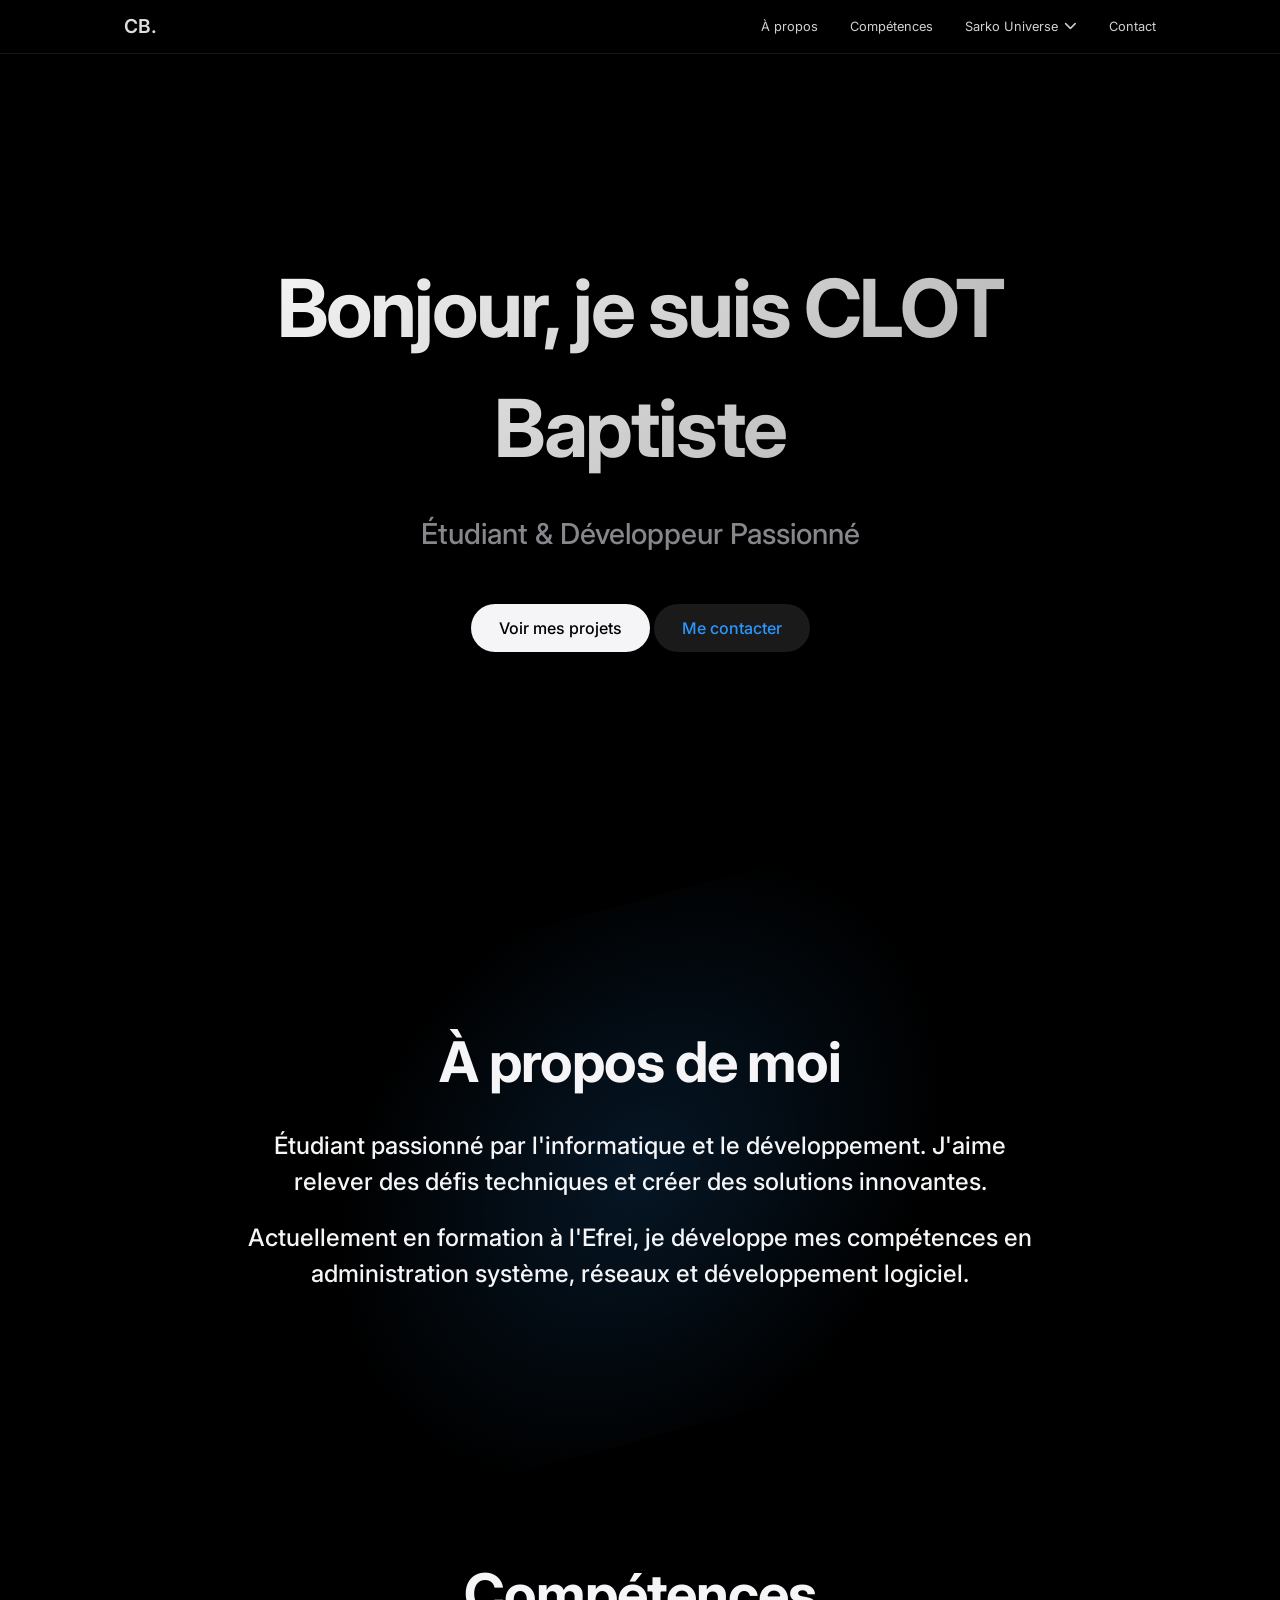
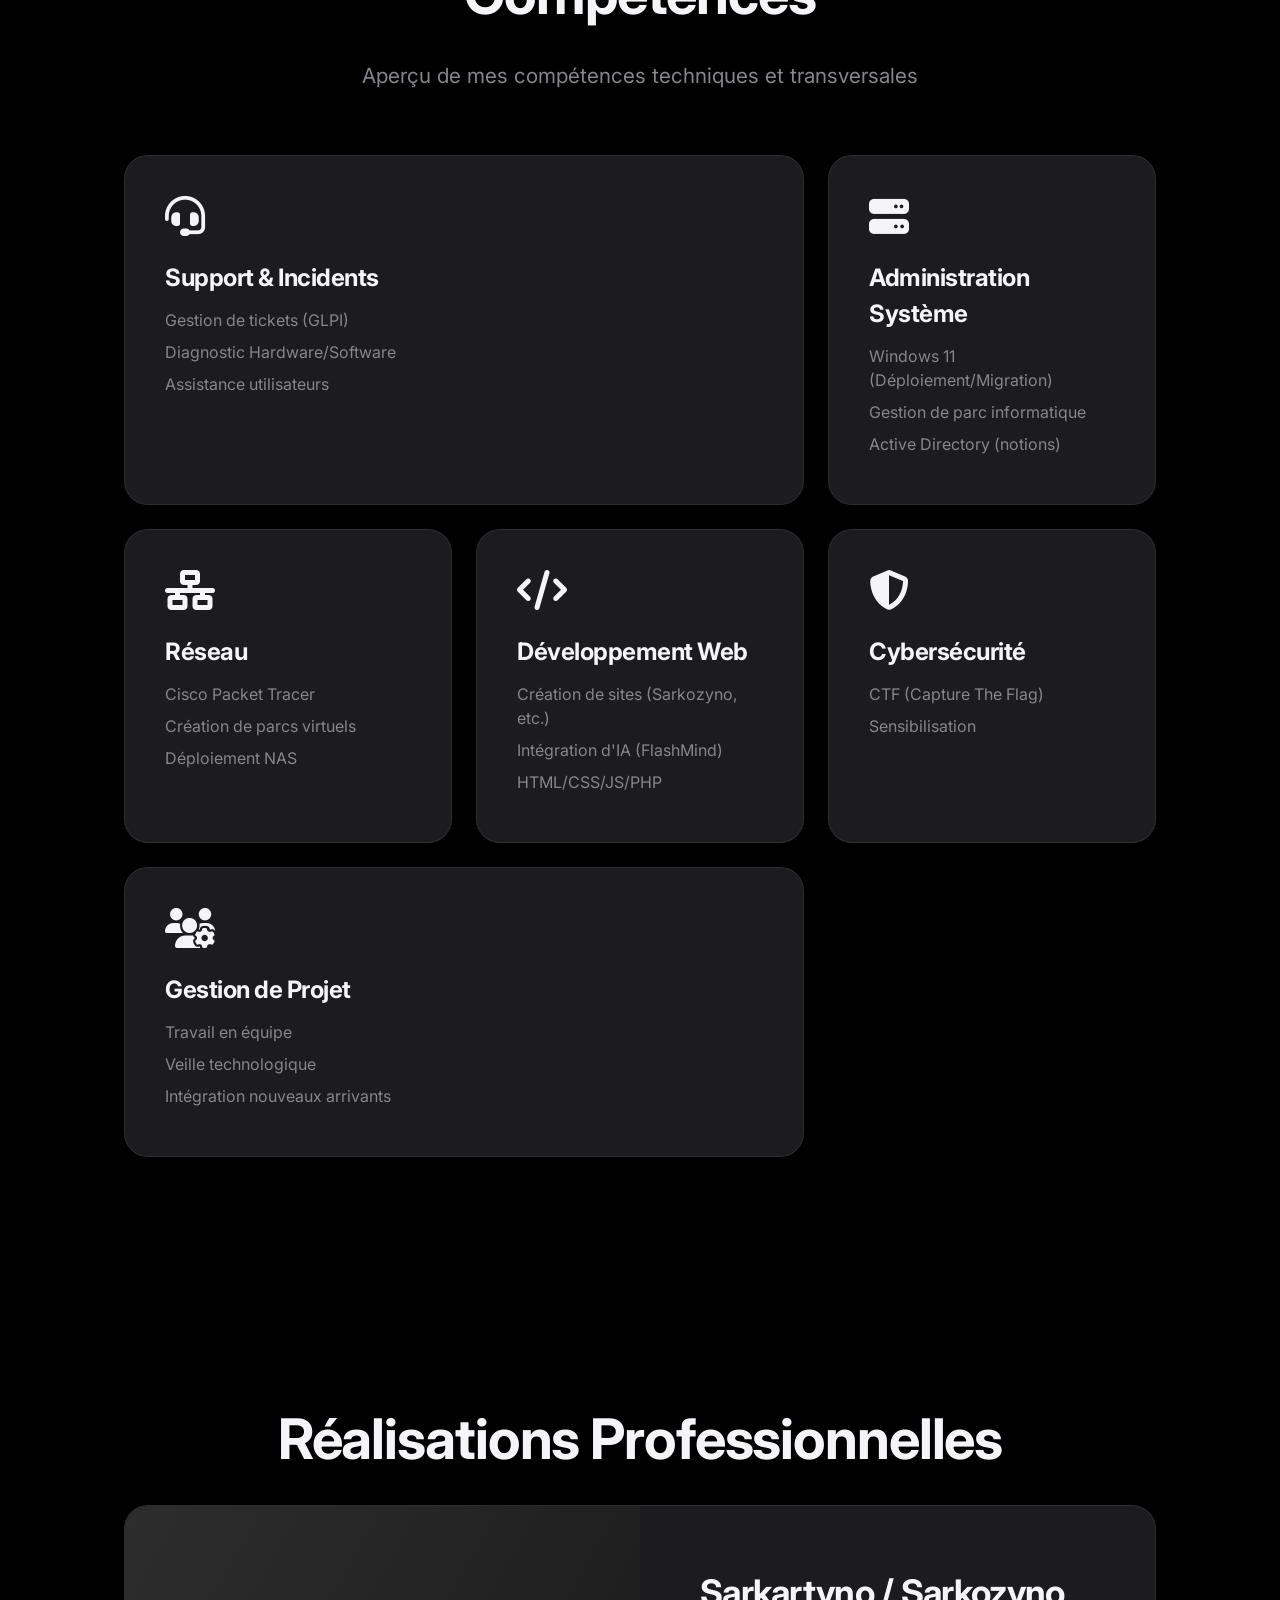
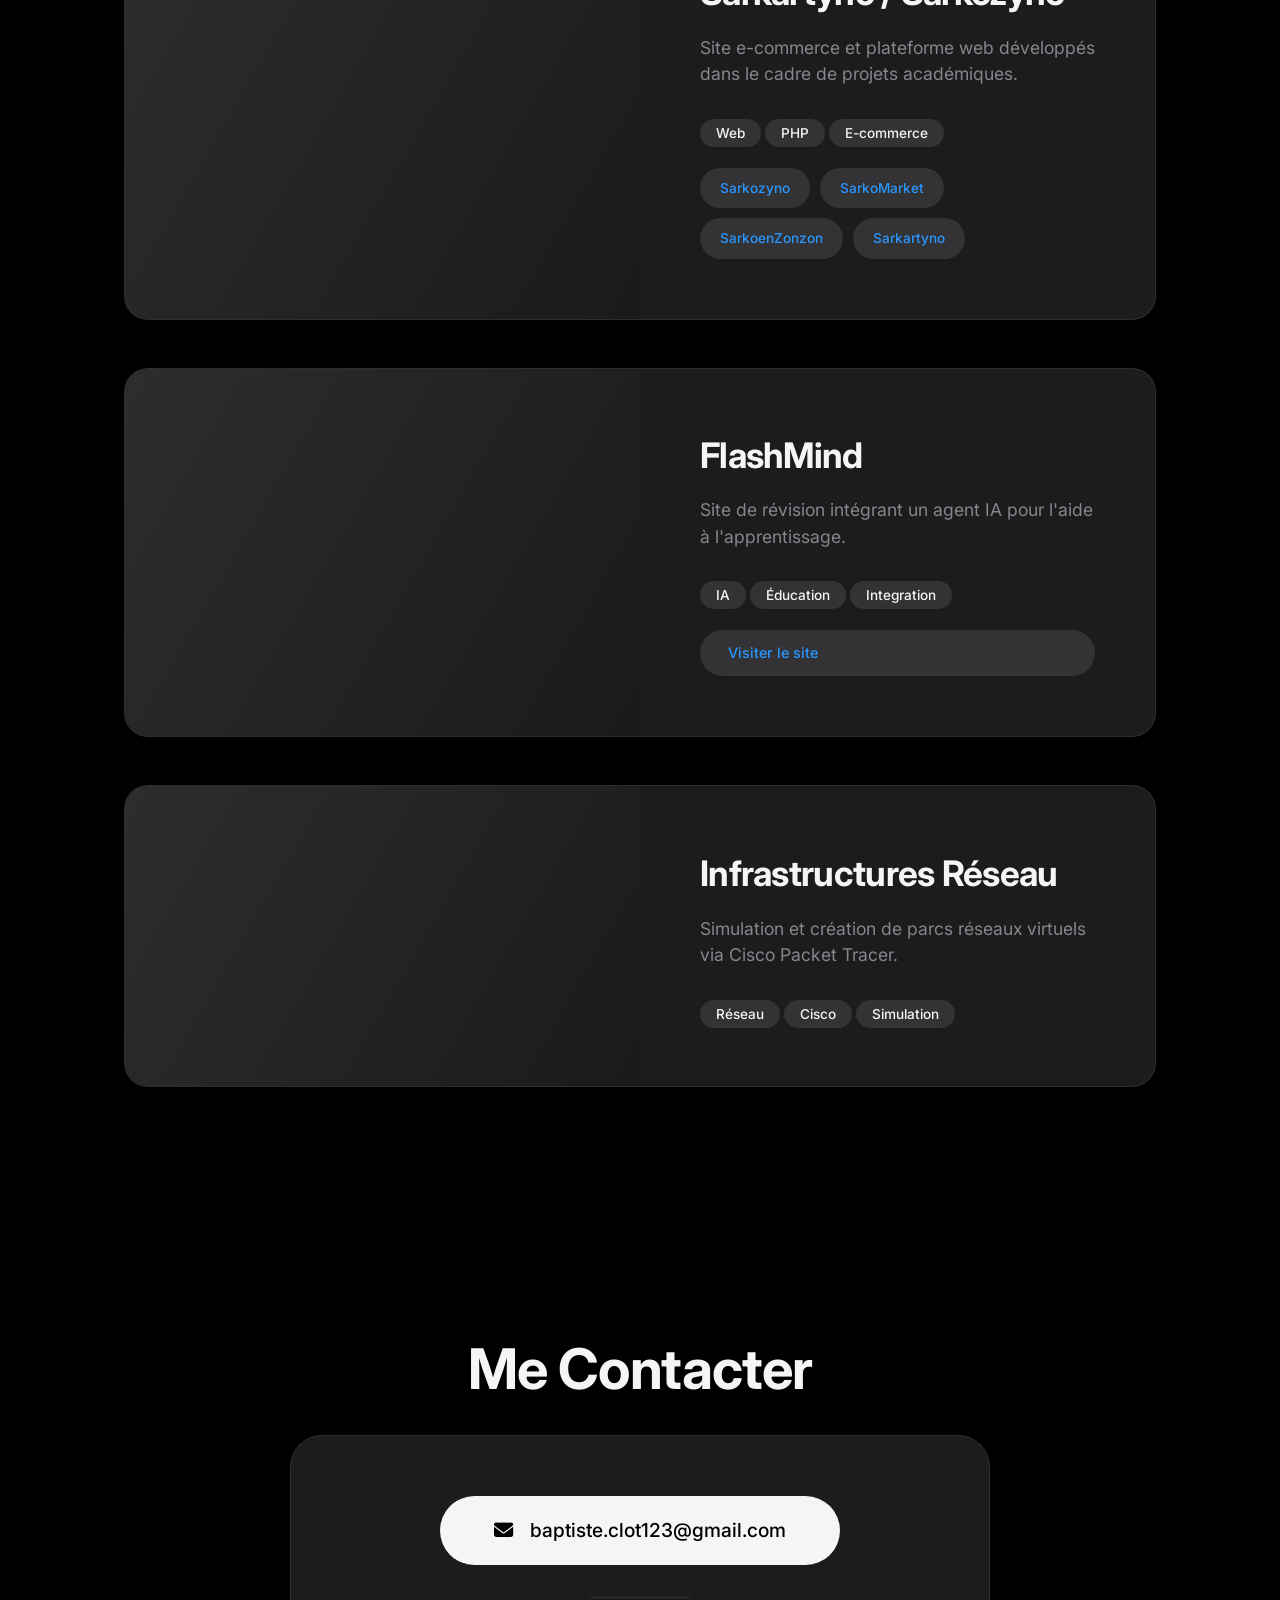
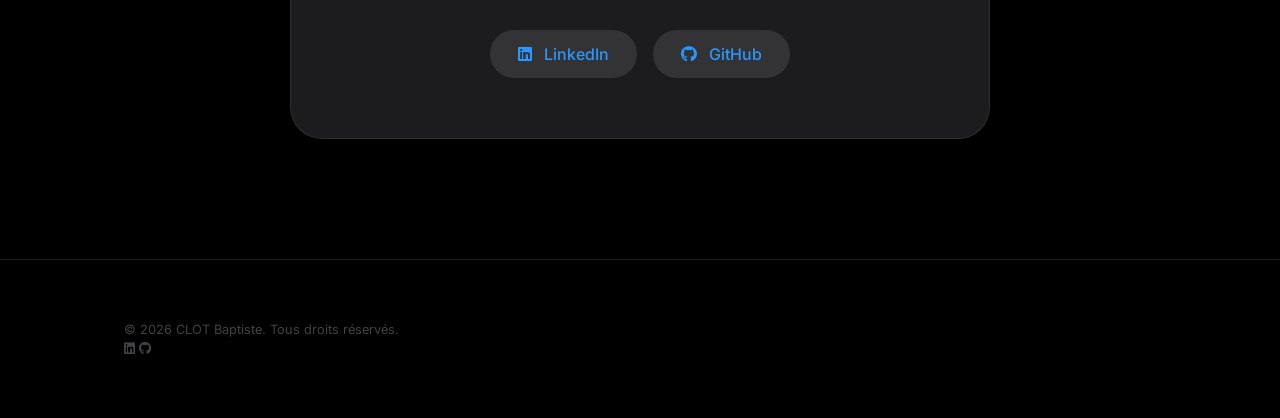
==== index.html @ f8d74ab6 "Initial Deploy: Portfolio Apple Style vFinal" ====
<!DOCTYPE html>
<html lang="fr">

<head>
    <meta charset="UTF-8">
    <meta name="viewport" content="width=device-width, initial-scale=1.0">
    <title>Portfolio - CLOT Baptiste</title>
    <meta name="description" content="Portfolio de CLOT Baptiste - Étudiant et Développeur">
    <link rel="preconnect" href="https://fonts.googleapis.com">
    <link rel="preconnect" href="https://fonts.gstatic.com" crossorigin>
    <link href="https://fonts.googleapis.com/css2?family=Inter:wght@400;500;600;700;800&display=swap" rel="stylesheet">
    <link rel="stylesheet" href="assets/css/style.css">
    <link rel="stylesheet" href="assets/css/animation.css">
    <!-- FontAwesome pour les icônes -->
    <link rel="stylesheet" href="https://cdnjs.cloudflare.com/ajax/libs/font-awesome/6.4.0/css/all.min.css">
</head>

<body>
    <!-- Navigation -->
    <nav class="navbar">
        <div class="container">
            <a href="#" class="logo">CB.</a>
            <ul class="nav-links">
                <li><a href="#about">À propos</a></li>
                <li><a href="#skills">Compétences</a></li>
                <li class="dropdown-container">
                    <a href="#projects" class="dropdown-trigger">
                        Sarko Universe <i class="fa-solid fa-chevron-down"></i>
                    </a>
                    <ul class="dropdown-menu">
                        <li><a href="https://sarkozyno-fortune.fr/" target="_blank" class="dropdown-item">Sarkozyno</a>
                        </li>
                        <li><a href="#" class="dropdown-item">SarkoMarket</a></li>
                        <li><a href="#" class="dropdown-item">SarkoenZonzon</a></li>
                        <li><a href="#" class="dropdown-item">Sarkartyno</a></li>
                    </ul>
                </li>
                <li><a href="#contact">Contact</a></li>
            </ul>
            <div class="burger">
                <div class="line1"></div>
                <div class="line2"></div>
                <div class="line3"></div>
            </div>
        </div>
    </nav>

    <!-- Hero Section -->
    <header class="hero">
        <div class="container hero-content">
            <h1 class="hero-title">Bonjour, je suis <span class="highlight">CLOT Baptiste</span></h1>
            <p class="hero-subtitle">Étudiant & Développeur Passionné</p>
            <div class="hero-cta">
                <a href="#projects" class="btn btn-primary">Voir mes projets</a>
                <a href="#contact" class="btn btn-secondary">Me contacter</a>
            </div>
        </div>
    </header>

    <!-- About Section -->
    <section id="about" class="section">
        <div class="container">
            <h2 class="section-title">À propos de moi</h2>
            <div class="about-content">
                <div class="about-text">
                    <p>Étudiant passionné par l'informatique et le développement. J'aime relever des défis techniques et
                        créer des solutions innovantes.</p>
                    <p>Actuellement en formation à l'Efrei, je développe mes compétences en administration système,
                        réseaux et développement logiciel.</p>
                </div>
            </div>
        </div>
    </section>

    <!-- Skills Section -->
    <section id="skills" class="section bg-alt">
        <div class="container">
            <h2 class="section-title">Compétences</h2>
            <p class="section-subtitle">Aperçu de mes compétences techniques et transversales</p>

            <!-- Grid de compétences (Squelette à remplir avec le détail de l'image) -->
            <div class="skills-grid">
                <!-- Catégorie: Support & Maintenance -->
                <div class="skill-card">
                    <i class="fa-solid fa-headset"></i>
                    <h3>Support & Incidents</h3>
                    <ul>
                        <li>Gestion de tickets (GLPI)</li>
                        <li>Diagnostic Hardware/Software</li>
                        <li>Assistance utilisateurs</li>
                    </ul>
                </div>

                <!-- Catégorie: Administration Système -->
                <div class="skill-card">
                    <i class="fa-solid fa-server"></i>
                    <h3>Administration Système</h3>
                    <ul>
                        <li>Windows 11 (Déploiement/Migration)</li>
                        <li>Gestion de parc informatique</li>
                        <li>Active Directory (notions)</li>
                    </ul>
                </div>

                <!-- Catégorie: Réseau -->
                <div class="skill-card">
                    <i class="fa-solid fa-network-wired"></i>
                    <h3>Réseau</h3>
                    <ul>
                        <li>Cisco Packet Tracer</li>
                        <li>Création de parcs virtuels</li>
                        <li>Déploiement NAS</li>
                    </ul>
                </div>

                <!-- Catégorie: Développement Web -->
                <div class="skill-card">
                    <i class="fa-solid fa-code"></i>
                    <h3>Développement Web</h3>
                    <ul>
                        <li>Création de sites (Sarkozyno, etc.)</li>
                        <li>Intégration d'IA (FlashMind)</li>
                        <li>HTML/CSS/JS/PHP</li>
                    </ul>
                </div>

                <!-- Catégorie: Cybersécurité -->
                <div class="skill-card">
                    <i class="fa-solid fa-shield-halved"></i>
                    <h3>Cybersécurité</h3>
                    <ul>
                        <li>CTF (Capture The Flag)</li>
                        <li>Sensibilisation</li>
                    </ul>
                </div>

                <!-- Catégorie: Transverse -->
                <div class="skill-card">
                    <i class="fa-solid fa-users-gear"></i>
                    <h3>Gestion de Projet</h3>
                    <ul>
                        <li>Travail en équipe</li>
                        <li>Veille technologique</li>
                        <li>Intégration nouveaux arrivants</li>
                    </ul>
                </div>
            </div>
        </div>
    </section>

    <!-- Projects Section -->
    <section id="projects" class="section">
        <div class="container">
            <h2 class="section-title">Réalisations Professionnelles</h2>
            <div class="projects-grid">
                <!-- Projet 1 -->
                <article class="project-card">
                    <div class="project-image placeholder-img"></div>
                    <div class="project-info">
                        <h3>Sarkartyno / Sarkozyno</h3>
                        <p>Site e-commerce et plateforme web développés dans le cadre de projets académiques.</p>
                        <div class="tags">
                            <span>Web</span>
                            <span>PHP</span>
                            <span>E-commerce</span>
                        </div>
                        <div class="project-links" style="margin-top: 24px; display: flex; flex-wrap: wrap; gap: 10px;">
                            <a href="https://sarkozyno-fortune.fr/" target="_blank" class="btn btn-secondary"
                                style="font-size: 0.85rem; padding: 10px 20px;">Sarkozyno</a>
                            <a href="#" class="btn btn-secondary"
                                style="font-size: 0.85rem; padding: 10px 20px;">SarkoMarket</a>
                            <a href="#" class="btn btn-secondary"
                                style="font-size: 0.85rem; padding: 10px 20px;">SarkoenZonzon</a>
                            <a href="#" class="btn btn-secondary"
                                style="font-size: 0.85rem; padding: 10px 20px;">Sarkartyno</a>
                        </div>
                    </div>
                </article>

                <!-- Projet 2 -->
                <article class="project-card">
                    <div class="project-image placeholder-img"></div>
                    <div class="project-info">
                        <h3>FlashMind</h3>
                        <p>Site de révision intégrant un agent IA pour l'aide à l'apprentissage.</p>
                        <div class="tags">
                            <span>IA</span>
                            <span>Éducation</span>
                            <span>Integration</span>
                        </div>
                        <br>
                        <a href="https://site-flash-card-b59c4.web.app/" target="_blank" class="btn btn-secondary"
                            style="margin-left:0; font-size:0.9rem;">Visiter le site</a>
                    </div>
                </article>

                <!-- Projet 3 -->
                <article class="project-card">
                    <div class="project-image placeholder-img"></div>
                    <div class="project-info">
                        <h3>Infrastructures Réseau</h3>
                        <p>Simulation et création de parcs réseaux virtuels via Cisco Packet Tracer.</p>
                        <div class="tags">
                            <span>Réseau</span>
                            <span>Cisco</span>
                            <span>Simulation</span>
                        </div>
                    </div>
                </article>
            </div>
        </div>
    </section>

    <!-- Contact Section -->
    <section id="contact" class="section bg-alt">
        <div class="container">
            <h2 class="section-title">Me Contacter</h2>
            <div class="contact-wrapper"
                style="text-align: center; display: flex; flex-direction: column; align-items: center; gap: 32px;">

                <!-- Email Button (Primary) -->
                <a href="mailto:baptiste.clot123@gmail.com" class="btn btn-primary"
                    style="font-size: 1.2rem; padding: 20px 40px; width: 100%; max-width: 400px;">
                    <i class="fa-solid fa-envelope" style="margin-right: 12px;"></i> baptiste.clot123@gmail.com
                </a>

                <!-- Separator -->
                <div style="height: 1px; width: 100px; background: rgba(255,255,255,0.1);"></div>

                <!-- Social Buttons (Secondary) -->
                <div class="social-row" style="display: flex; gap: 16px; flex-wrap: wrap; justify-content: center;">
                    <a href="https://fr.linkedin.com/in/bclot" target="_blank" class="btn btn-secondary">
                        <i class="fa-brands fa-linkedin" style="margin-right: 8px;"></i> LinkedIn
                    </a>
                    <a href="https://github.com/Caserne3" target="_blank" class="btn btn-secondary">
                        <i class="fa-brands fa-github" style="margin-right: 8px;"></i> GitHub
                    </a>
                </div>
            </div>
        </div>
    </section>

    <footer>
        <div class="container footer-content">
            <p>&copy; 2026 CLOT Baptiste. Tous droits réservés.</p>
            <div class="social-links">
                <a href="#"><i class="fa-brands fa-linkedin"></i></a>
                <a href="#"><i class="fa-brands fa-github"></i></a>
            </div>
        </div>
    </footer>

    <!-- Ambient Light Background -->
    <div class="ambient-light"></div>

    <script src="assets/js/script.js"></script>
</body>

</html>
---- assets/css/style.css ----
/* --- Variables & Apple Theme --- */
:root {
    --bg-color: #000000;
    --bg-card: #1c1c1e;
    --bg-card-hover: #2c2c2e;

    --text-primary: #f5f5f7;
    --text-secondary: #86868b;

    --accent-color: #2997ff;
    /* Apple Blue */
    --accent-hover: #007aff;

    --font-main: 'Inter', -apple-system, BlinkMacSystemFont, "Segoe UI", Roboto, Helvetica, Arial, sans-serif;

    --radius-l: 24px;
    --radius-m: 18px;
    --radius-s: 12px;

    --transition: all 0.4s cubic-bezier(0.25, 1, 0.5, 1);
    /* Authentic smooth ease */

    --navbar-height: 54px;
}

/* --- Reset & Global --- */
* {
    margin: 0;
    padding: 0;
    box-sizing: border-box;
}

html {
    scroll-behavior: smooth;
    font-size: 16px;
    background-color: var(--bg-color);
}

body {
    font-family: var(--font-main);
    background-color: transparent;
    color: var(--text-primary);
    line-height: 1.5;
    -webkit-font-smoothing: antialiased;
    overflow-x: hidden;
    position: relative;
    z-index: 1;
}

section,
header,
footer {
    position: relative;
    z-index: 2;
}

a {
    text-decoration: none;
    color: inherit;
    transition: var(--transition);
}

ul {
    list-style: none;
}

h1,
h2,
h3 {
    font-weight: 700;
    letter-spacing: -0.02em;
    letter-spacing: -0.02em;
    /* Tight Apple headings */
}

section {
    padding: 120px 0;
}

.container {
    max-width: 1080px;
    /* Narrower for focus */
    margin: 0 auto;
    padding: 0 24px;
}

/* --- Typography --- */
.section-title {
    font-size: 3.5rem;
    font-weight: 700;
    margin-bottom: 1.5rem;
    text-align: center;
    color: var(--text-primary);
}

.section-subtitle {
    text-align: center;
    color: var(--text-secondary);
    margin-bottom: 4rem;
    font-size: 1.3rem;
    max-width: 600px;
    margin-left: auto;
    margin-right: auto;
    font-weight: 400;
}

/* --- Buttons --- */
.btn {
    display: inline-block;
    padding: 12px 28px;
    border-radius: 980px;
    /* Full pill */
    font-weight: 500;
    font-size: 1rem;
    cursor: pointer;
    transition: var(--transition);
    border: none;
}

.btn-primary {
    background-color: var(--text-primary);
    color: #000;
}

.btn-primary:hover {
    background-color: #fff;
    transform: scale(1.02);
}

.btn-secondary {
    background-color: rgba(255, 255, 255, 0.1);
    color: var(--accent-color);
}

.btn-secondary:hover {
    background-color: rgba(255, 255, 255, 0.15);
}

/* --- Navbar --- */
.navbar {
    position: fixed;
    top: 0;
    width: 100%;
    height: var(--navbar-height);
    background: rgba(0, 0, 0, 0.7);
    /* Slightly transparent black */
    backdrop-filter: saturate(180%) blur(20px);
    -webkit-backdrop-filter: saturate(180%) blur(20px);
    z-index: 1000;
    display: flex;
    align-items: center;
    border-bottom: 1px solid rgba(255, 255, 255, 0.08);
    /* Subtle border */
}

.navbar .container {
    display: flex;
    justify-content: space-between;
    align-items: center;
    width: 100%;
}

.logo {
    font-size: 1.2rem;
    font-weight: 600;
    color: var(--text-primary);
    opacity: 0.9;
}

.nav-links {
    display: flex;
    gap: 32px;
}

.nav-links a {
    font-size: 0.8rem;
    /* Small Apple navbar font */
    color: #d1d1d1;
    font-weight: 400;
}

.nav-links a:hover {
    color: #fff;
}

.burger {
    display: none;
    cursor: pointer;
}

.burger div {
    width: 20px;
    height: 2px;
    background-color: var(--text-primary);
    margin: 4px;
    transition: var(--transition);
    border-radius: 2px;
}

/* --- Hero Section --- */
.hero {
    height: 100vh;
    display: flex;
    align-items: center;
    justify-content: center;
    text-align: center;
    background: transparent;
}

/* --- Ambient Light Section moved to animation.css --- */

/* --- Section Backgrounds Fix --- */
.bg-alt {
    background-color: transparent !important;
}

/* More translucent cards for better light visibility */
.skill-card,
.contact-wrapper,
.project-card {
    background: rgba(28, 28, 30, 0.5);
    /* Semi-transparent */
    backdrop-filter: blur(12px);
    /* Local blur is cheaper than full screen */
    border: 1px solid rgba(255, 255, 255, 0.08);
    /* Apple border */
}

.hero-title {
    font-size: 5rem;
    /* Massive */
    background: linear-gradient(135deg, #fff 0%, #a5a5a5 100%);
    background-clip: text;
    -webkit-background-clip: text;
    -webkit-text-fill-color: transparent;
    margin-bottom: 24px;
    letter-spacing: -0.03em;
}

.hero-subtitle {
    font-size: 1.8rem;
    color: var(--text-secondary);
    margin-bottom: 48px;
    font-weight: 500;
}

/* --- About Section --- */
.about-text p {
    font-size: 1.5rem;
    color: var(--text-primary);
    text-align: center;
    max-width: 800px;
    margin: 0 auto 20px auto;
    font-weight: 500;
}

/* --- Bento Grid (Skills) --- */
.bg-alt {
    background-color: #000;
    /* Keep it black but distinguish with layout */
}

.skills-grid {
    display: grid;
    grid-template-columns: repeat(3, 1fr);
    gap: 24px;
}

.skill-card {
    background: var(--bg-card);
    padding: 40px;
    border-radius: var(--radius-l);
    transition: var(--transition);
    display: flex;
    flex-direction: column;
    align-items: flex-start;
    height: 100%;
}

.skill-card:hover {
    background: var(--bg-card-hover);
    transform: scale(1.02);
    /* Apple subtle zoom */
}

.skill-card i {
    font-size: 2.5rem;
    color: var(--text-primary);
    /* Mono icon */
    margin-bottom: 24px;
}

.skill-card h3 {
    font-size: 1.5rem;
    margin-bottom: 12px;
    color: var(--text-primary);
}

.skill-card ul {
    color: var(--text-secondary);
}

.skill-card ul li {
    font-size: 1rem;
    margin-bottom: 8px;
}

/* Make some cards span 2 cols for Bento effect */
.skill-card:nth-child(1),
.skill-card:nth-child(6) {
    grid-column: span 2;
}

/* --- Projects Section --- */
.projects-grid {
    display: grid;
    grid-template-columns: 1fr;
    /* Full width cards usually nice */
    gap: 48px;
}

.project-card {
    background: var(--bg-card);
    border-radius: var(--radius-l);
    overflow: hidden;
    transition: var(--transition);
    display: flex;
    flex-direction: column;
    /* Mobile first stack */
}

@media (min-width: 768px) {
    .project-card {
        flex-direction: row;
        align-items: stretch;
    }

    .project-image {
        width: 50%;
        height: auto;
    }

    .project-info {
        width: 50%;
        padding: 60px;
        display: flex;
        flex-direction: column;
        justify-content: center;
    }
}

.project-card:hover {
    box-shadow: 0 20px 40px rgba(0, 0, 0, 0.4);
    transform: scale(1.01);
}

.project-image {
    background: #222;
    min-height: 300px;
    position: relative;
    /* Simulate Apple Product Shot */
    background: linear-gradient(120deg, #2d2d2d, #1a1a1a);
}

.project-info h3 {
    font-size: 2.2rem;
    margin-bottom: 16px;
    color: var(--text-primary);
}

.project-info p {
    font-size: 1.1rem;
    color: var(--text-secondary);
    margin-bottom: 32px;
}

.tags span {
    background: rgba(255, 255, 255, 0.1);
    color: var(--text-primary);
    padding: 6px 16px;
    border-radius: 99px;
    font-size: 0.85rem;
    font-weight: 500;
}

/* --- Contact Section (Redesign) --- */
.contact-wrapper {
    background: var(--bg-card);
    padding: 60px;
    border-radius: 32px;
    max-width: 700px;
    margin: 0 auto;
    box-shadow: 0 20px 60px rgba(0, 0, 0, 0.5);
}

.form-group {
    margin-bottom: 24px;
    position: relative;
}

.form-group label {
    display: block;
    margin-bottom: 12px;
    font-weight: 500;
    color: var(--text-secondary);
    font-size: 0.95rem;
    margin-left: 4px;
}

.form-group input,
.form-group textarea {
    width: 100%;
    padding: 18px 24px;
    background: rgba(255, 255, 255, 0.05);
    border: 1px solid rgba(255, 255, 255, 0.05);
    border-radius: 16px;
    color: var(--text-primary);
    font-family: inherit;
    font-size: 1.05rem;
    transition: var(--transition);
}

.form-group input:focus,
.form-group textarea:focus {
    outline: none;
    background: rgba(255, 255, 255, 0.08);
    border-color: var(--accent-color);
    box-shadow: 0 0 0 4px rgba(41, 151, 255, 0.15);
    transform: translateY(-2px);
}

.contact-form button[type="submit"] {
    width: 100%;
    padding: 18px;
    font-size: 1.1rem;
    margin-top: 12px;
    background: var(--text-primary);
    color: #000;
    font-weight: 600;
    border-radius: 980px;
    border: none;
    cursor: pointer;
    transition: var(--transition);
}

.contact-form button[type="submit"]:hover {
    background: #fff;
    transform: scale(1.01);
    box-shadow: 0 10px 20px rgba(255, 255, 255, 0.1);
}

/* --- Footer --- */
footer {
    background: #000;
    padding: 60px 0;
    border-top: 1px solid #1c1c1e;
    font-size: 0.8rem;
    color: #424245;
}

/* --- Dropdown Menu (Revamped) --- */
.dropdown-container {
    position: relative;
}

.dropdown-trigger {
    display: flex;
    align-items: center;
    gap: 6px;
    padding: 4px 0;
}

.dropdown-menu {
    position: absolute;
    top: 100%;
    left: 50%;
    transform: translateX(-50%) translateY(16px);
    background: rgba(30, 30, 30, 0.8);
    backdrop-filter: blur(25px) saturate(180%);
    -webkit-backdrop-filter: blur(25px) saturate(180%);
    border-radius: 12px;
    padding: 10px;
    min-width: 220px;
    box-shadow: 0 0 0 1px rgba(255, 255, 255, 0.1), 0 20px 40px rgba(0, 0, 0, 0.6);
    opacity: 0;
    visibility: hidden;
    transition: all 0.2s ease-out;
    margin-top: 10px;
}

.dropdown-container:hover .dropdown-menu {
    opacity: 1;
    visibility: visible;
    transform: translateX(-50%) translateY(0);
}

.dropdown-item {
    font-size: 0.85rem !important;
    /* Force override nav styling */
    color: #fff !important;
    padding: 8px 12px;
    border-radius: 6px;
    display: block;
    width: 100%;
}

.dropdown-item:hover {
    background: var(--accent-color);
    color: #fff !important;
}

/* No arrow for cleaner look */
.dropdown-menu::before {
    display: none;
}

/* --- Responsive --- */
@media (max-width: 900px) {
    .skills-grid {
        grid-template-columns: 1fr;
    }

    .skill-card:nth-child(1),
    .skill-card:nth-child(6) {
        grid-column: span 1;
    }
}

@media (max-width: 768px) {
    .nav-links {
        display: none;
        /* Hide for mobile */
        /* ... logic for mobile menu reuse ... */
        position: absolute;
        top: var(--navbar-height);
        left: 0;
        width: 100%;
        height: calc(100vh - var(--navbar-height));
        background: #000;
        flex-direction: column;
        padding-top: 40px;
    }

    .nav-links.nav-active {
        display: flex;
    }

    .burger {
        display: block;
    }

    .hero-title {
        font-size: 3rem;
    }

    .project-card {
        flex-direction: column;
    }

    .project-image,
    .project-info {
        width: 100%;
    }

    .project-info {
        padding: 30px;
    }
}
---- assets/css/animation.css ----
/* --- Animation Styles --- */

/* 
   Ambient Light "Spotlight"
   Metaphor: A fish swimming in the deep.
   Interaction: Heavy Scroll Lag (Managed by JS).
*/
.ambient-light {
    position: fixed;
    top: 50%;
    left: 50%;

    /* Essential Centering + Dynamic Lag Transform */
    transform: translate3d(-50%, calc(-50% + var(--scroll-offset, 0px)), 0) skewY(var(--skew-y, 0deg));

    z-index: -1;
    pointer-events: none;

    /* Base Spotlight Dimensions */
    width: 60vw;
    /* Reduced initial size for more black space */
    height: 60vh;

    /* Deep Gradient */
    background: radial-gradient(circle, rgba(41, 151, 255, 0.15) 0%, rgba(0, 0, 0, 0) 65%);

    /* Performance Hints */
    will-change: transform;

    /* Animation: Breathe/Swim */
    animation: swimPulse 12s infinite ease-in-out;
}

/* 
    The "Swim" Pulse 
    Gentle resizing to simulate life breathing.
*/
@keyframes swimPulse {

    0%,
    100% {
        width: 60vw;
        height: 60vh;
        opacity: 0.8;
    }

    50% {
        width: 70vw;
        height: 70vh;
        opacity: 1;
    }
}

/* 
   JS-driven Classes/States can be added here
*/
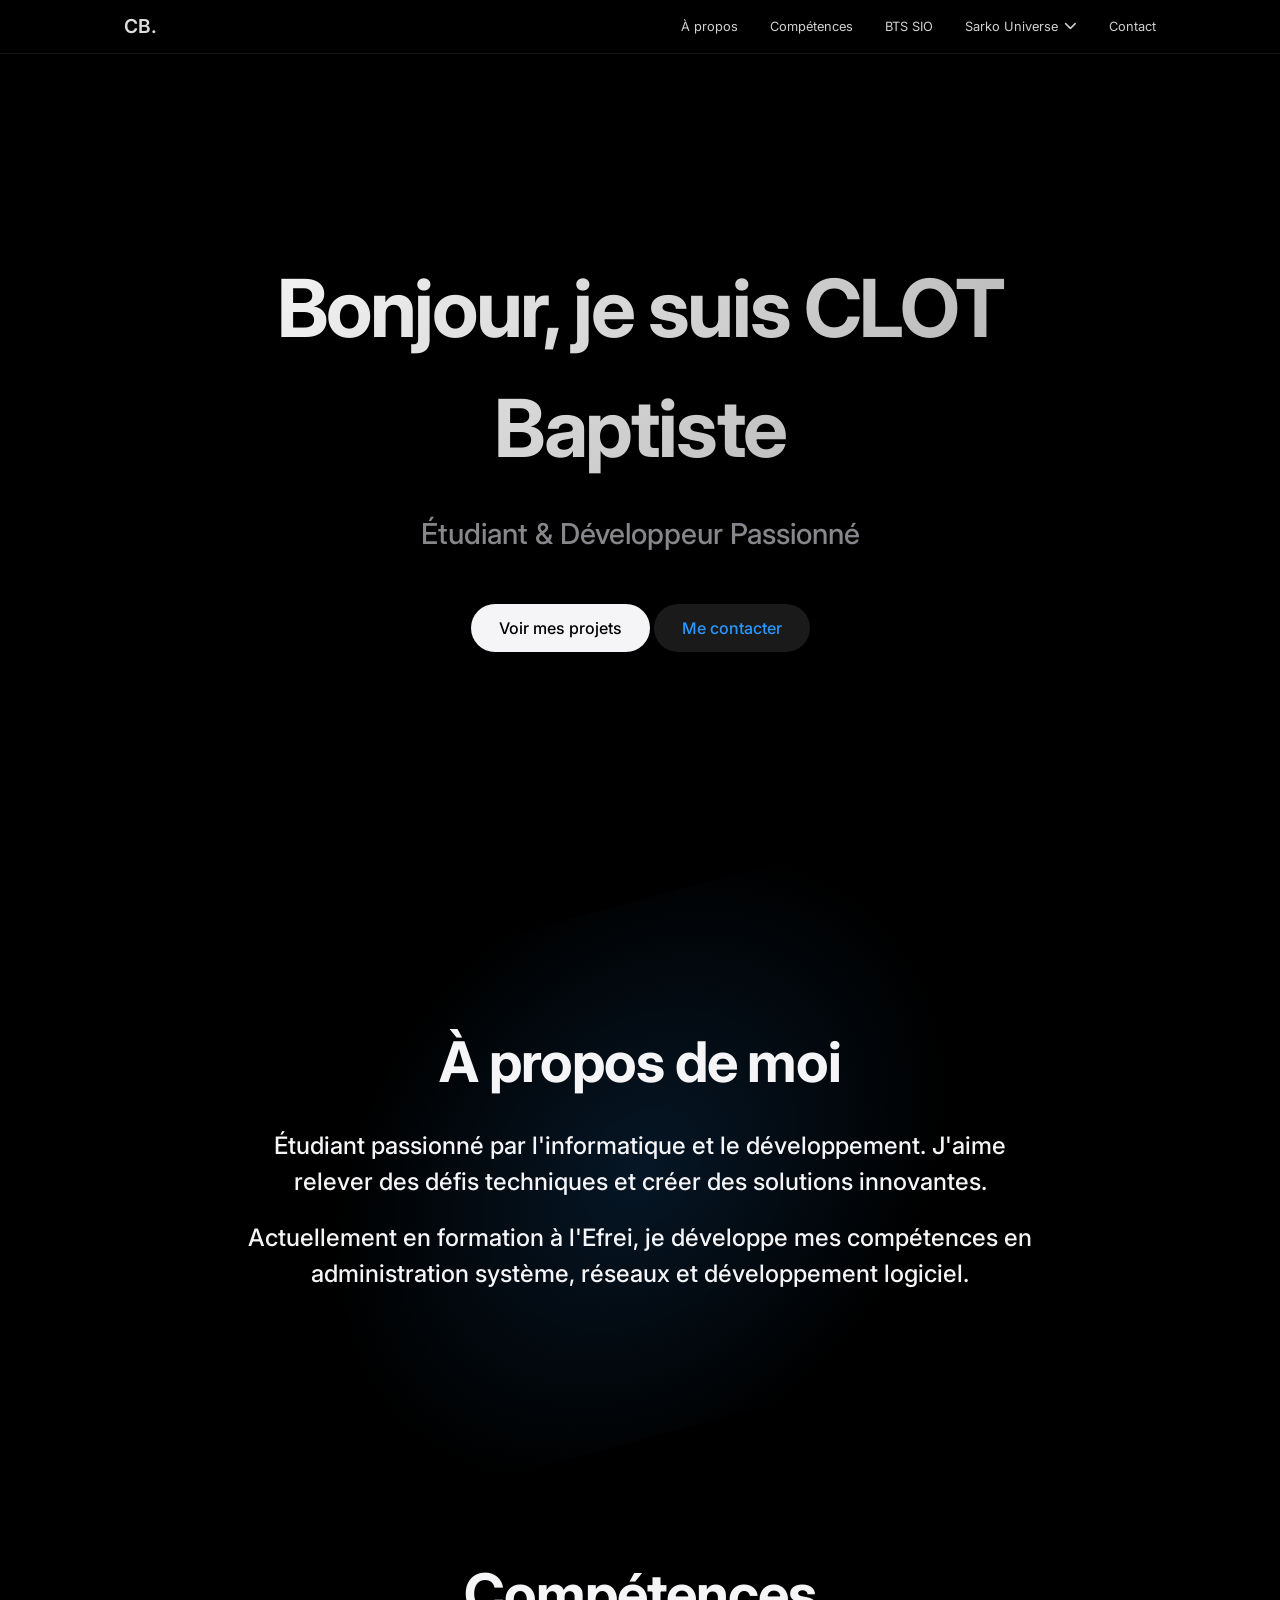
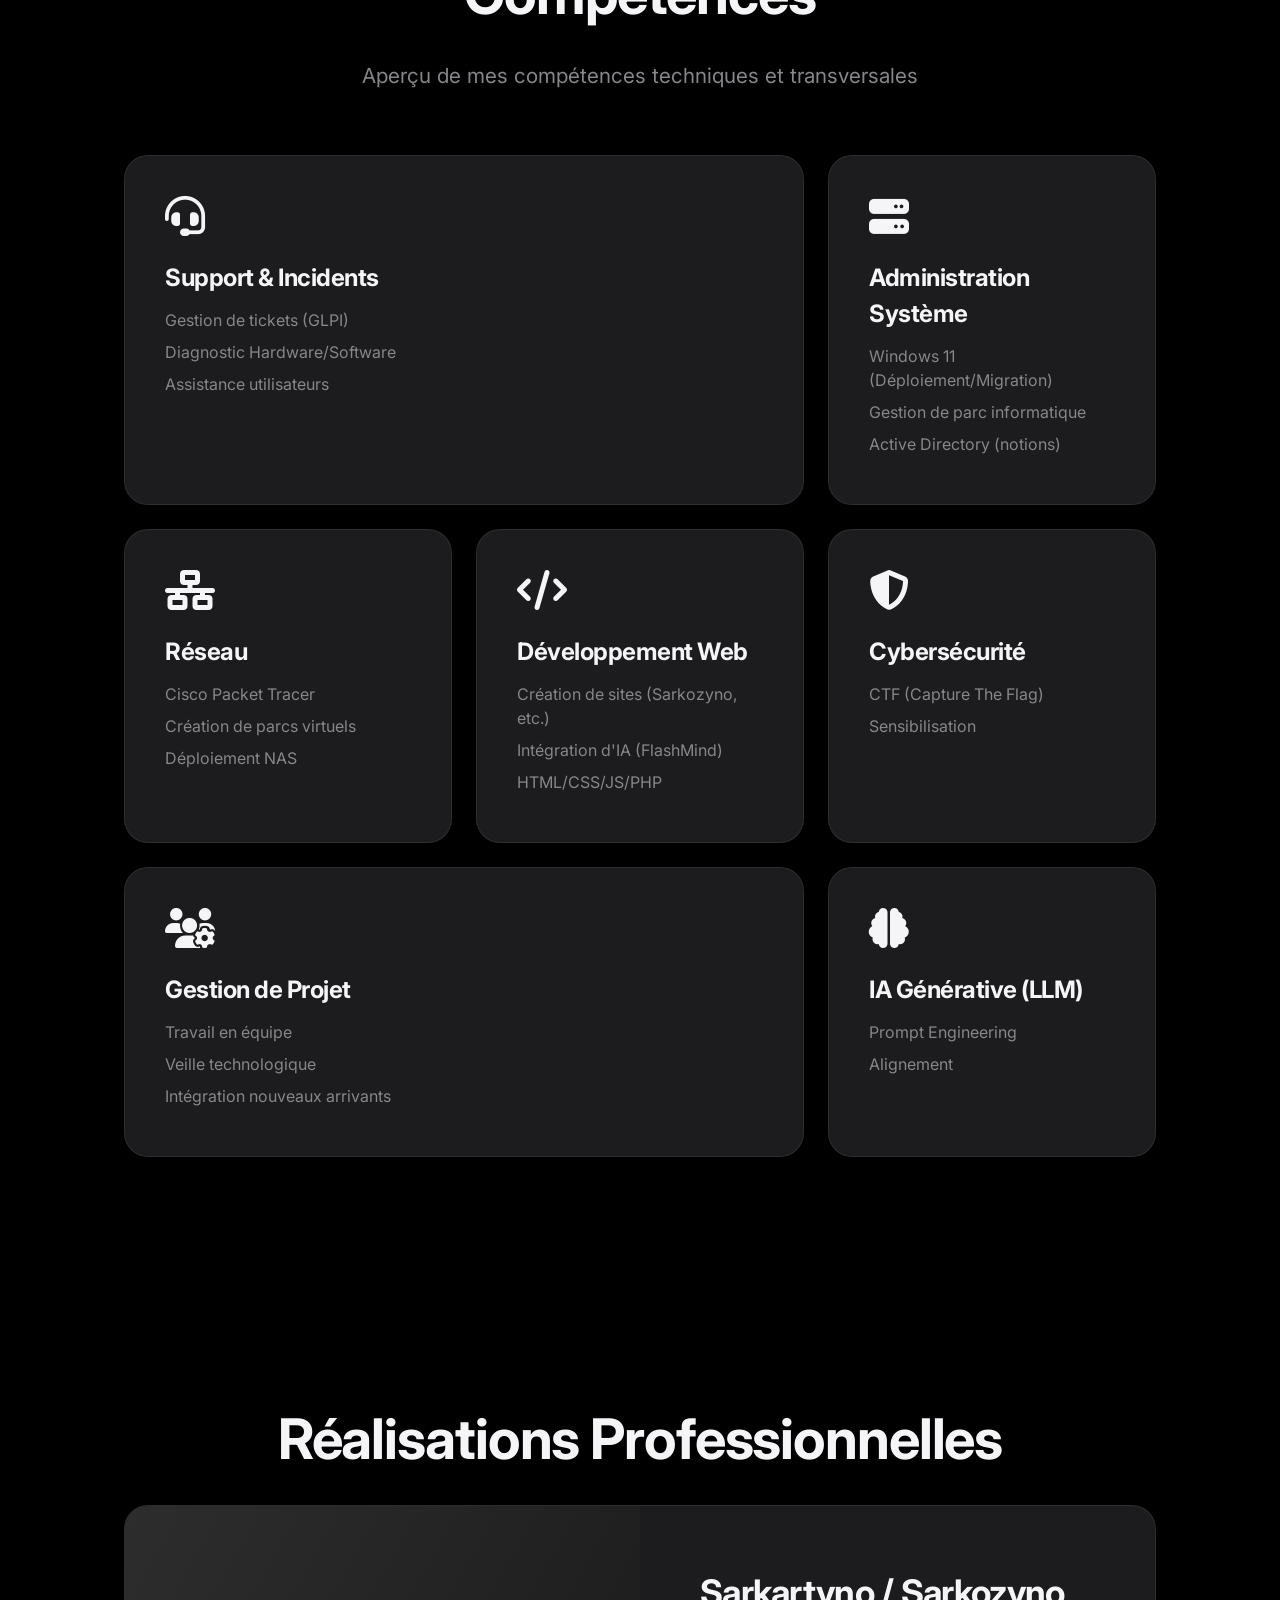
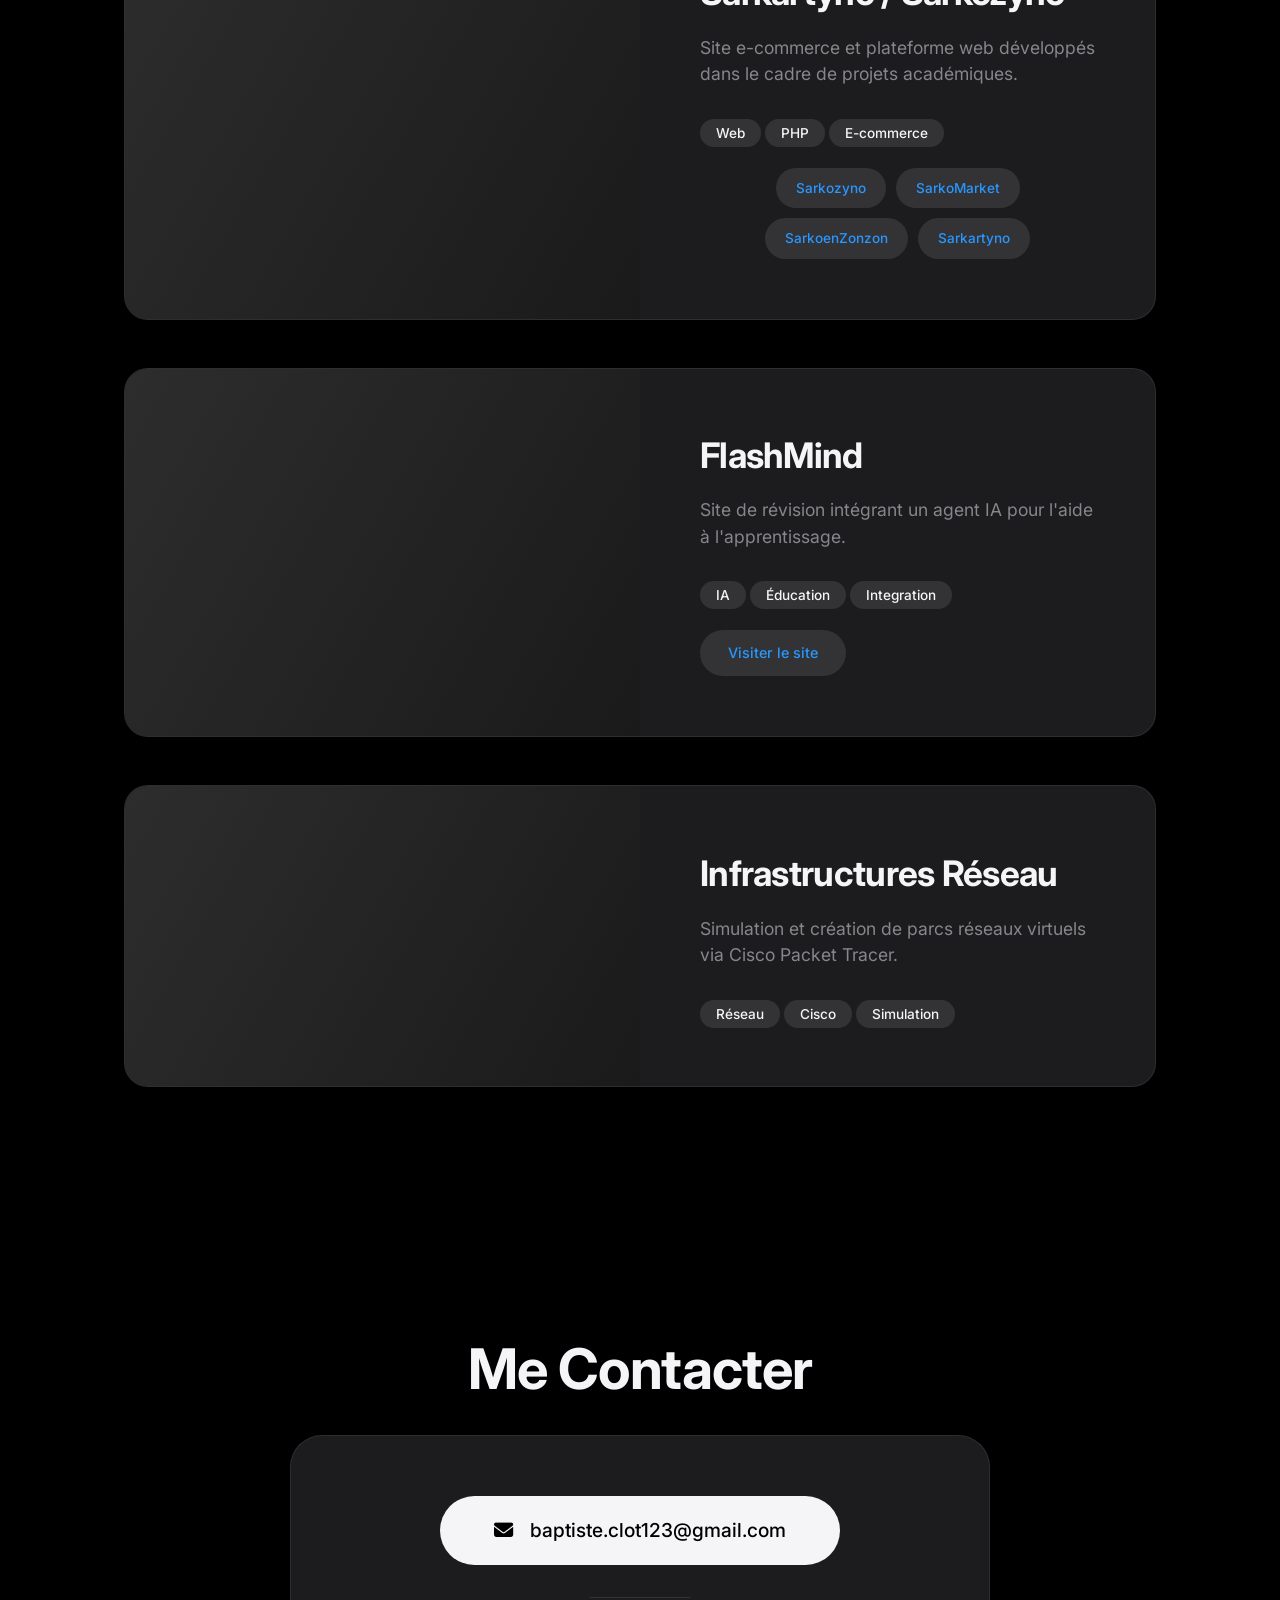
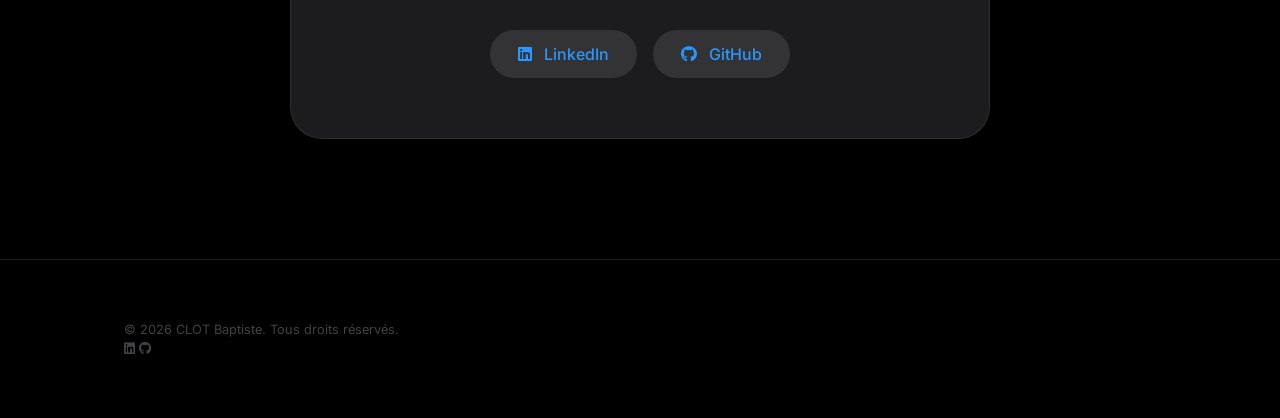
==== commit 9399c653: "Ajout de la page Compétences BTS SIO avec cartes tournantes" ====
--- a/index.html
+++ b/index.html
@@ -23,6 +23,7 @@
             <ul class="nav-links">
                 <li><a href="#about">À propos</a></li>
                 <li><a href="#skills">Compétences</a></li>
+                <li><a href="competences.html">BTS SIO</a></li>
                 <li class="dropdown-container">
                     <a href="#projects" class="dropdown-trigger">
                         Sarko Universe <i class="fa-solid fa-chevron-down"></i>
@@ -142,6 +143,16 @@
                         <li>Travail en équipe</li>
                         <li>Veille technologique</li>
                         <li>Intégration nouveaux arrivants</li>
+                    </ul>
+                </div>
+
+                <!-- Catégorie: IA Générative -->
+                <div class="skill-card">
+                    <i class="fa-solid fa-brain"></i>
+                    <h3>IA Générative (LLM)</h3>
+                    <ul>
+                        <li>Prompt Engineering</li>
+                        <li>Alignement</li>
                     </ul>
                 </div>
             </div>
@@ -188,9 +199,8 @@
                             <span>Éducation</span>
                             <span>Integration</span>
                         </div>
-                        <br>
                         <a href="https://site-flash-card-b59c4.web.app/" target="_blank" class="btn btn-secondary"
-                            style="margin-left:0; font-size:0.9rem;">Visiter le site</a>
+                            style="margin-top: 24px; margin-left:0; font-size:0.9rem;">Visiter le site</a>
                     </div>
                 </article>
 
--- a/assets/css/style.css
+++ b/assets/css/style.css
@@ -345,6 +345,21 @@
         padding: 60px;
         display: flex;
         flex-direction: column;
+        justify-content: center;
+        align-items: flex-start;
+        /* Should fix it */
+    }
+
+    /* Extra robust fix for Firefox/IE */
+    .project-info .btn,
+    .project-info .project-links {
+        align-self: flex-start;
+        width: auto !important;
+        /* Force auto width */
+        max-width: 100%;
+        display: inline-flex;
+        /* Better for centering content inside */
+        align-items: center;
         justify-content: center;
     }
 }
@@ -527,6 +542,11 @@
 }
 
 @media (max-width: 768px) {
+    section {
+        padding: 60px 0;
+        /* Less padding on mobile */
+    }
+
     .nav-links {
         display: none;
         /* Hide for mobile */
@@ -536,9 +556,12 @@
         left: 0;
         width: 100%;
         height: calc(100vh - var(--navbar-height));
-        background: #000;
+        background: rgba(0, 0, 0, 0.95);
+        /* More opaque */
         flex-direction: column;
         padding-top: 40px;
+        align-items: center;
+        /* Center items */
     }
 
     .nav-links.nav-active {
@@ -551,6 +574,12 @@
 
     .hero-title {
         font-size: 3rem;
+        /* Smaller title */
+    }
+
+    .hero-subtitle {
+        font-size: 1.2rem;
+        padding: 0 20px;
     }
 
     .project-card {
@@ -564,5 +593,16 @@
 
     .project-info {
         padding: 30px;
+        align-items: flex-start;
+    }
+
+    .contact-wrapper {
+        padding: 30px;
+        border-radius: 24px;
+    }
+
+    .contact-buttons-grid .btn-large-contact {
+        font-size: 1rem !important;
+        padding: 16px !important;
     }
 }
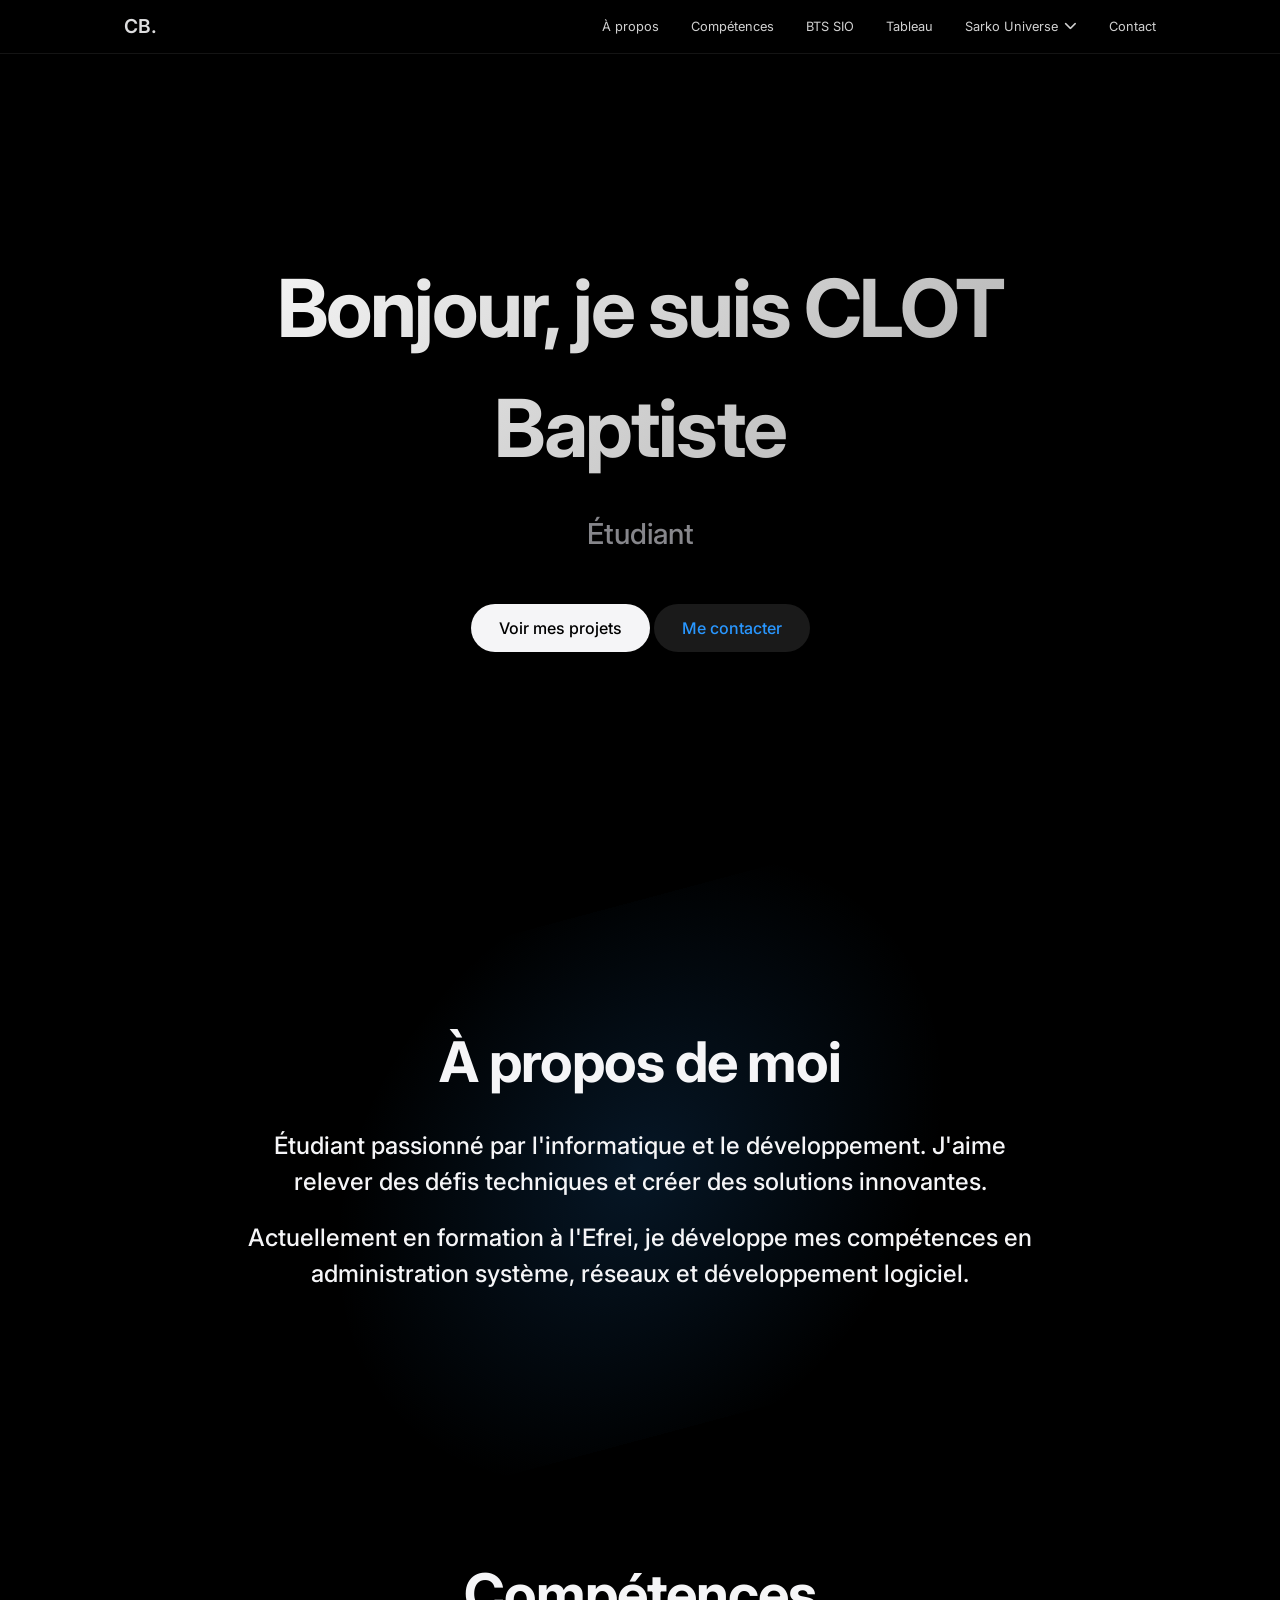
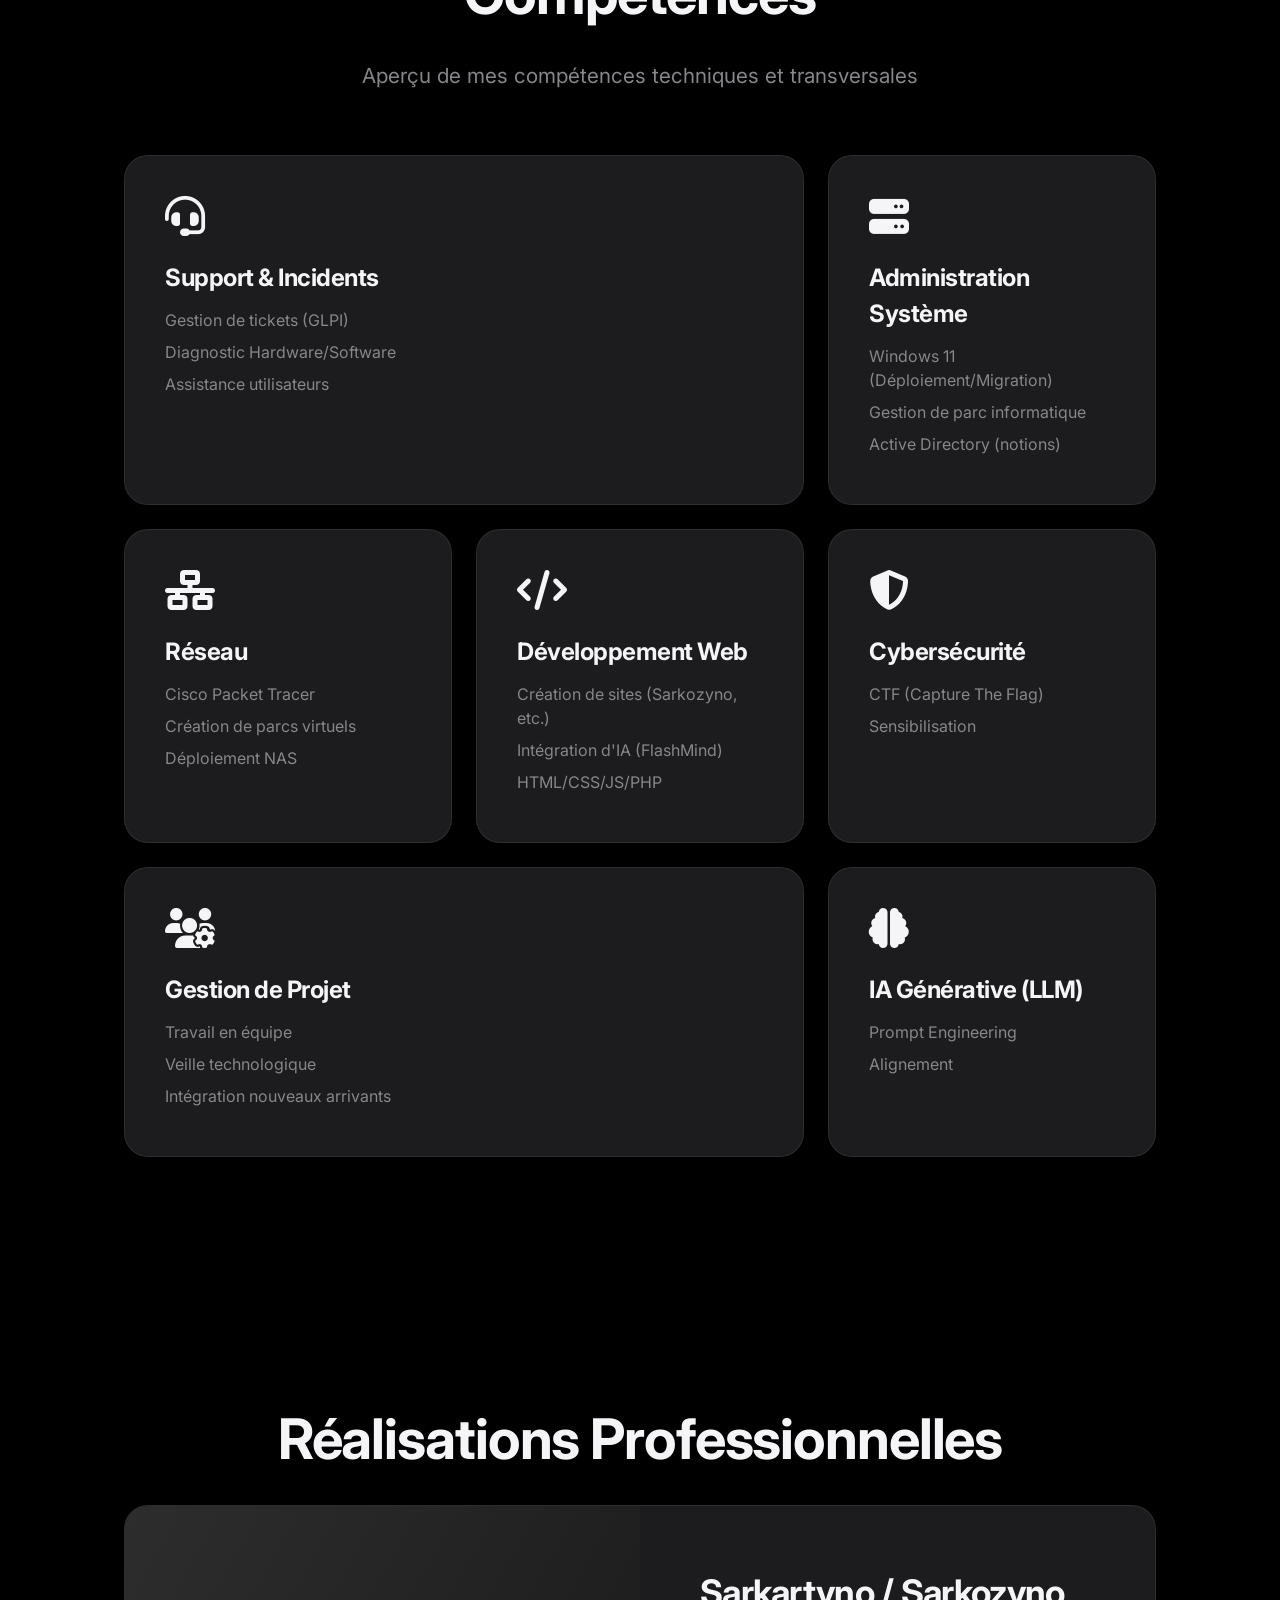
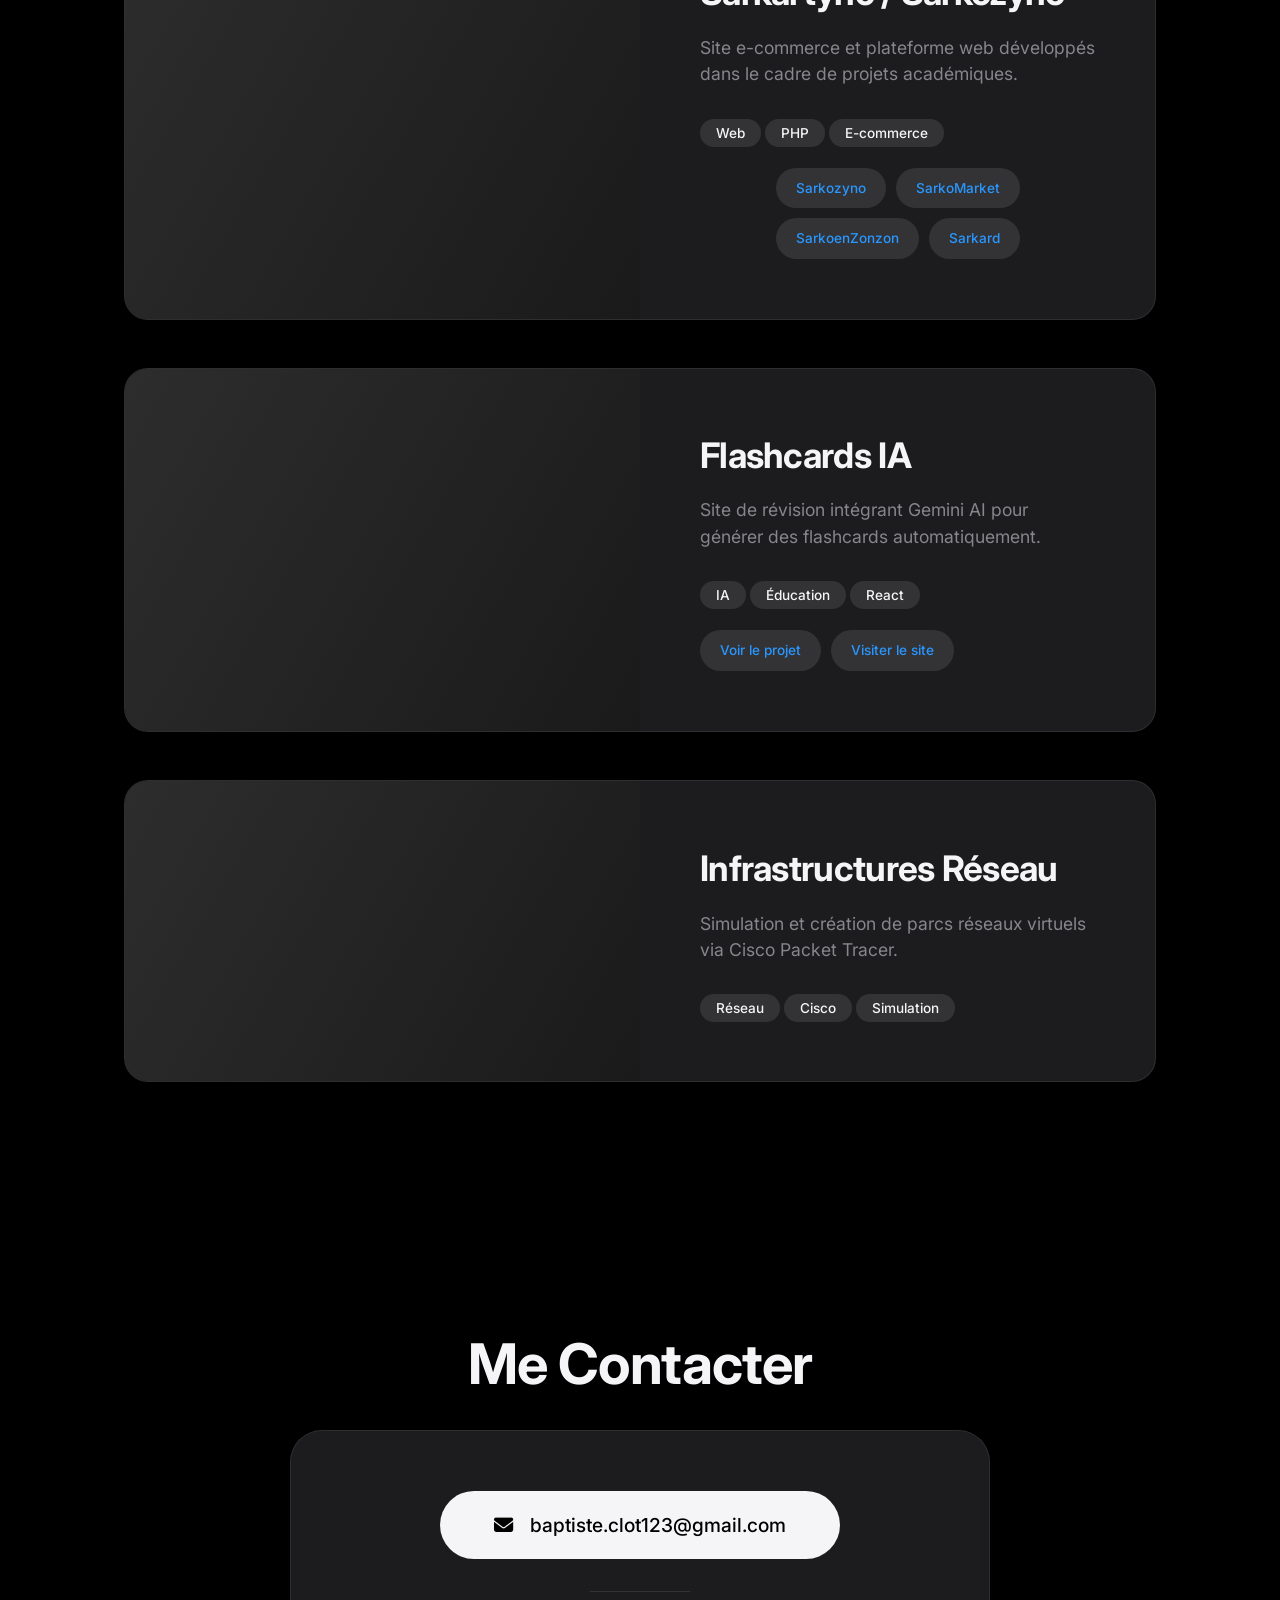
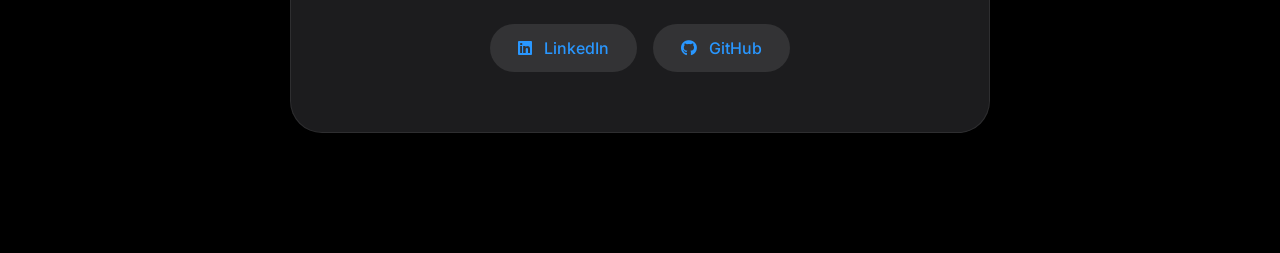
==== commit 647fb83c: "Ajout des pages projets (Sarkozyno, SarkoenZonzon, SarkoMarket, Sarkard, FlashMind) et mise en place" ====
--- a/index.html
+++ b/index.html
@@ -16,41 +16,15 @@
 </head>
 
 <body>
-    <!-- Navigation -->
-    <nav class="navbar">
-        <div class="container">
-            <a href="#" class="logo">CB.</a>
-            <ul class="nav-links">
-                <li><a href="#about">À propos</a></li>
-                <li><a href="#skills">Compétences</a></li>
-                <li><a href="competences.html">BTS SIO</a></li>
-                <li class="dropdown-container">
-                    <a href="#projects" class="dropdown-trigger">
-                        Sarko Universe <i class="fa-solid fa-chevron-down"></i>
-                    </a>
-                    <ul class="dropdown-menu">
-                        <li><a href="https://sarkozyno-fortune.fr/" target="_blank" class="dropdown-item">Sarkozyno</a>
-                        </li>
-                        <li><a href="#" class="dropdown-item">SarkoMarket</a></li>
-                        <li><a href="#" class="dropdown-item">SarkoenZonzon</a></li>
-                        <li><a href="#" class="dropdown-item">Sarkartyno</a></li>
-                    </ul>
-                </li>
-                <li><a href="#contact">Contact</a></li>
-            </ul>
-            <div class="burger">
-                <div class="line1"></div>
-                <div class="line2"></div>
-                <div class="line3"></div>
-            </div>
-        </div>
-    </nav>
+    <!-- Header (chargé dynamiquement) -->
+    <div id="header-placeholder"></div>
+    <script src="/includes/include.js"></script>
 
     <!-- Hero Section -->
     <header class="hero">
         <div class="container hero-content">
             <h1 class="hero-title">Bonjour, je suis <span class="highlight">CLOT Baptiste</span></h1>
-            <p class="hero-subtitle">Étudiant & Développeur Passionné</p>
+            <p class="hero-subtitle">Étudiant</p>
             <div class="hero-cta">
                 <a href="#projects" class="btn btn-primary">Voir mes projets</a>
                 <a href="#contact" class="btn btn-secondary">Me contacter</a>
@@ -176,14 +150,14 @@
                             <span>E-commerce</span>
                         </div>
                         <div class="project-links" style="margin-top: 24px; display: flex; flex-wrap: wrap; gap: 10px;">
-                            <a href="https://sarkozyno-fortune.fr/" target="_blank" class="btn btn-secondary"
+                            <a href="/Site/sarkozyno.html" target="_blank" class="btn btn-secondary"
                                 style="font-size: 0.85rem; padding: 10px 20px;">Sarkozyno</a>
-                            <a href="#" class="btn btn-secondary"
+                            <a href="/Site/sarkomarket.html" class="btn btn-secondary"
                                 style="font-size: 0.85rem; padding: 10px 20px;">SarkoMarket</a>
-                            <a href="#" class="btn btn-secondary"
+                            <a href="/Site/Sarkoenzonzon.html" class="btn btn-secondary"
                                 style="font-size: 0.85rem; padding: 10px 20px;">SarkoenZonzon</a>
-                            <a href="#" class="btn btn-secondary"
-                                style="font-size: 0.85rem; padding: 10px 20px;">Sarkartyno</a>
+                            <a href="/Site/sarkard.html" class="btn btn-secondary"
+                                style="font-size: 0.85rem; padding: 10px 20px;">Sarkard</a>
                         </div>
                     </div>
                 </article>
@@ -192,15 +166,19 @@
                 <article class="project-card">
                     <div class="project-image placeholder-img"></div>
                     <div class="project-info">
-                        <h3>FlashMind</h3>
-                        <p>Site de révision intégrant un agent IA pour l'aide à l'apprentissage.</p>
+                        <h3>Flashcards IA</h3>
+                        <p>Site de révision intégrant Gemini AI pour générer des flashcards automatiquement.</p>
                         <div class="tags">
                             <span>IA</span>
                             <span>Éducation</span>
-                            <span>Integration</span>
-                        </div>
-                        <a href="https://site-flash-card-b59c4.web.app/" target="_blank" class="btn btn-secondary"
-                            style="margin-top: 24px; margin-left:0; font-size:0.9rem;">Visiter le site</a>
+                            <span>React</span>
+                        </div>
+                        <div class="project-links" style="margin-top: 24px; display: flex; flex-wrap: wrap; gap: 10px;">
+                            <a href="/Site/flashmind.html" class="btn btn-secondary"
+                                style="font-size: 0.85rem; padding: 10px 20px;">Voir le projet</a>
+                            <a href="https://site-flash-card-b59c4.web.app/" target="_blank" class="btn btn-secondary"
+                                style="font-size: 0.85rem; padding: 10px 20px;">Visiter le site</a>
+                        </div>
                     </div>
                 </article>
 
@@ -250,15 +228,8 @@
         </div>
     </section>
 
-    <footer>
-        <div class="container footer-content">
-            <p>&copy; 2026 CLOT Baptiste. Tous droits réservés.</p>
-            <div class="social-links">
-                <a href="#"><i class="fa-brands fa-linkedin"></i></a>
-                <a href="#"><i class="fa-brands fa-github"></i></a>
-            </div>
-        </div>
-    </footer>
+    <!-- Footer (chargé dynamiquement) -->
+    <div id="footer-placeholder"></div>
 
     <!-- Ambient Light Background -->
     <div class="ambient-light"></div>
